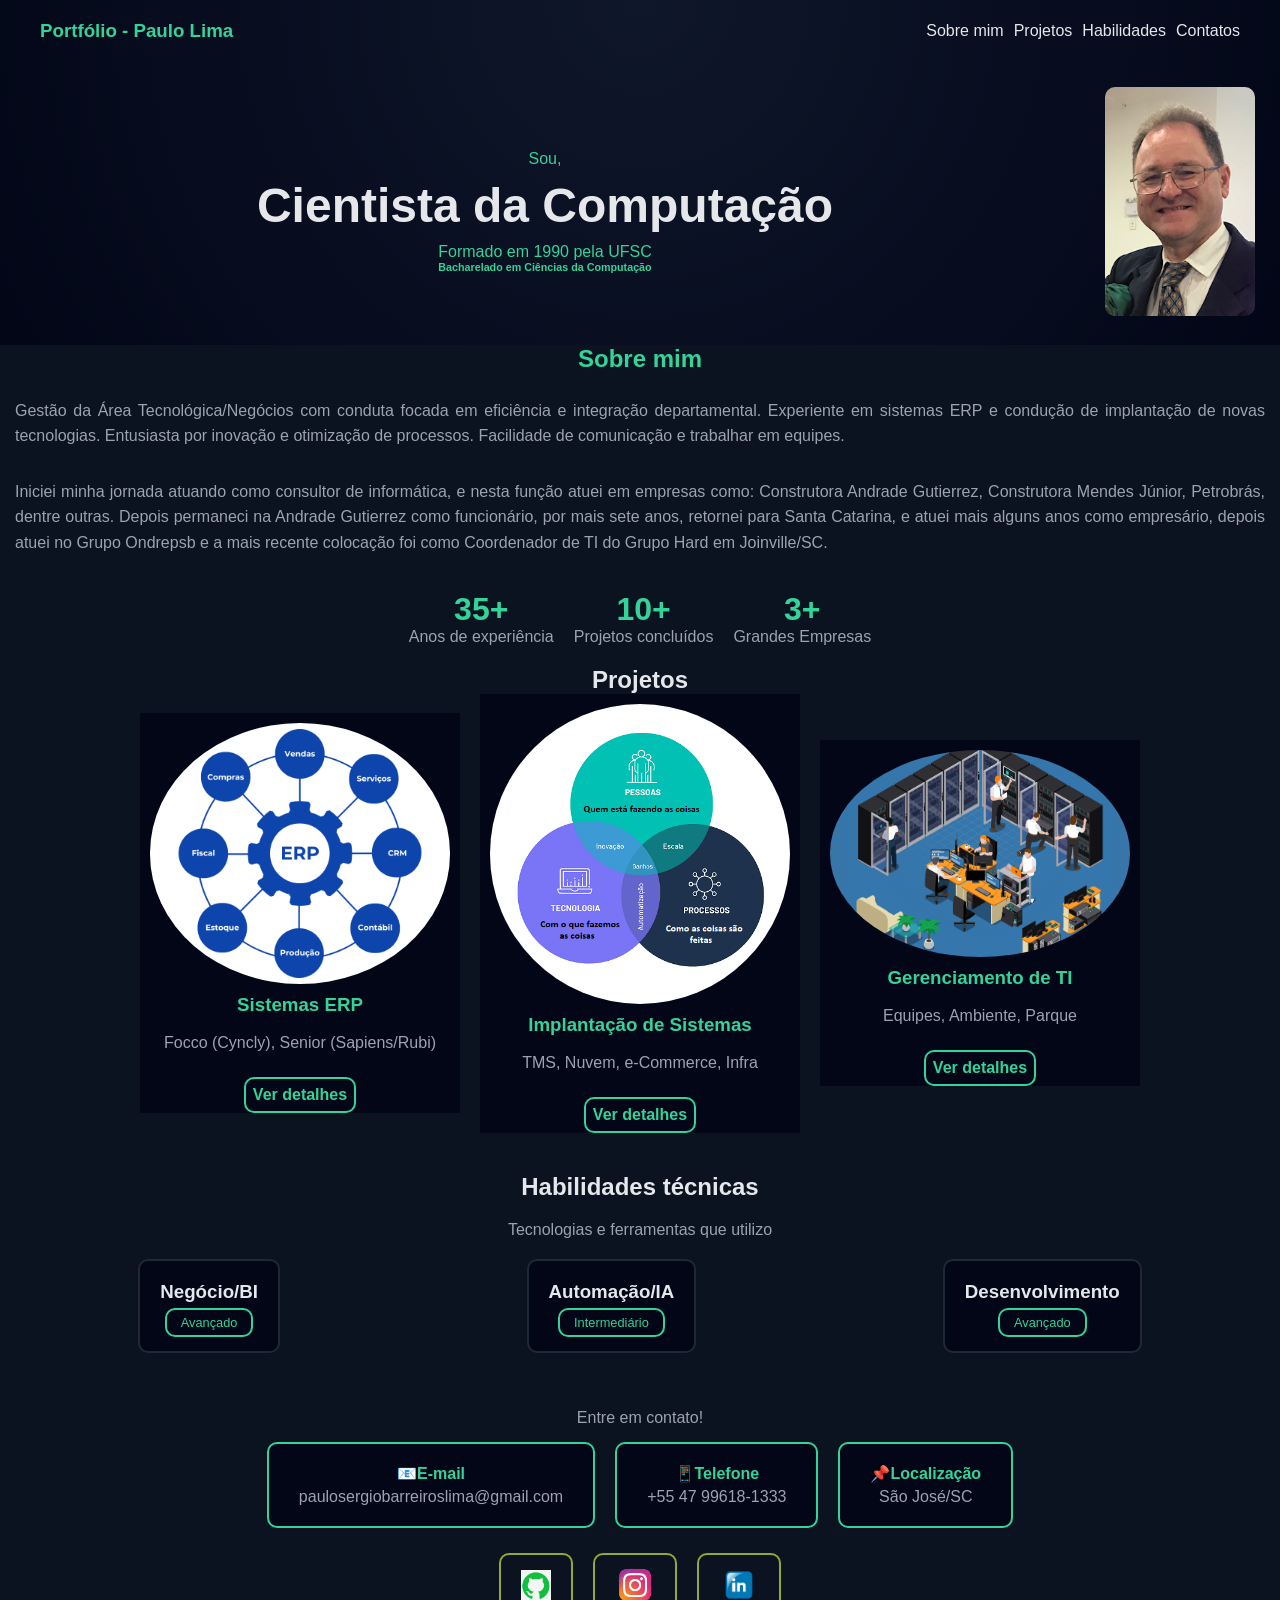
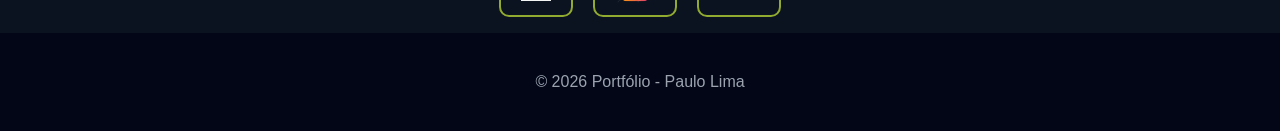
==== index.html @ 439d5542 "Commit01 Projeto SCTec" ====
<!DOCTYPE html>
<html lang="pt-br">
<head>
    <meta charset="UTF-8">
    <meta name="viewport" content="width=device-width, initial-scale=1.0">
    <meta http-equiv="X-UA-Compatible" content="ie=edge" />
    <link rel="stylesheet" href="styles.css">
    <title>Paulo Lima</title>
</head>
<body>
    <header class="prim">
        <nav class="navbar"> <!-- Seção de navegação do site -->
            <h3 class="logo">Portfólio - Paulo Lima</h3>
            <button id="hamburguer" aria-label="Abrir menu">&#9776;</button>
            <ul id="menu">
                <li><a href="#sobre">Sobre mim</a></li>
                <li><a href="#projetos">Projetos</a></li>
                <li><a href="#habilidades">Habilidades</a></li>
                <li><a href="#contatos">Contatos</a></li>
                <!-- <li>vazio</li> -->
            </ul>
        </nav>
        <div class="comfoto">
            <div class="prim-container">
                <p class="intro">Sou, </p>
                <h2>Cientista da Computação</h2>
                <p class="descricao">Formado em 1990 pela UFSC</p>
                <h6 class="descricao">Bacharelado em Ciências da Computação</h6>
            </div>
            <div class="eu">
                <img src="PL-CV.jpg" alt="Fotografia de Paulo Lima">
            </div>
        </div>
    </header>
    <section id="sobre">
        <h2>Sobre mim</h2>
        <div class="sobre-conteudo">
            <div class="sobre-texto">
                <p>
                    Gestão da Área Tecnológica/Negócios com conduta focada em eficiência e integração departamental.
                    Experiente em sistemas ERP e condução de implantação de novas tecnologias. Entusiasta por inovação
                    e otimização de processos. Facilidade de comunicação e trabalhar em equipes.
                </p>
                <p> 
                    Iniciei minha jornada atuando como consultor de informática, e nesta função atuei em empresas como:
                    Construtora Andrade Gutierrez, Construtora Mendes Júnior, Petrobrás, dentre outras. Depois permaneci na 
                    Andrade Gutierrez como funcionário, por mais sete anos, retornei para Santa Catarina, e atuei mais 
                    alguns anos como empresário, depois atuei no Grupo Ondrepsb e a mais recente colocação foi como
                    Coordenador de TI do Grupo Hard em Joinville/SC.
                </p>    
            </div>      
            <div class="sobre-dados">
                <div>
                    <strong>35+</strong>
                    <span>Anos de experiência</span>
                </div>
                <div>
                    <strong>10+</strong>
                    <span>Projetos concluídos</span> <!-- span para textos curtos -->
                </div>
                <div>
                    <strong>3+</strong>
                    <span>Grandes Empresas</span>
                </div>
            </div>
        </div>
    </section>
    <section id="projetos">
        <h2>Projetos</h2>
        <div class="projetos-container">
            <div class="projetos-card">
                <img src="ERP01.png" alt="Esquema do ERP">
                <h3>Sistemas ERP</h3>
                <p>Focco (Cyncly), Senior (Sapiens/Rubi)</p>
                <a href="ERP.html" target="_blank">Ver detalhes</a>
            </div>
            <div class="projetos-card">
                <img src="Implantacao06.png" alt="Implantação de Sistemas">
                <h3>Implantação de Sistemas</h3>
                <p>TMS, Nuvem, e-Commerce, Infra</p>
                <a href="IMPLANT.html" target="_blank">Ver detalhes</a>
            </div>
            <div class="projetos-card">
                <img src="TI01.png" alt="Gerenciamento de TI">
                <h3>Gerenciamento de TI</h3>
                <p>Equipes, Ambiente, Parque</p>
                <a href="TI.html" target="_blank">Ver detalhes</a>
            </div>
        </div>
    </section>
    <section id="habilidades">
        <h2>Habilidades técnicas</h2>
        <p>
            Tecnologias e ferramentas que utilizo
        </p>
        <div class="habilidades-lista">
            <div class="habilidades-card">
                    <h3>Negócio/BI</h3>
                    <span>Avançado</span>
            </div>
            <div class="habilidades-card">
                    <h3>Automação/IA</h3>
                    <span>Intermediário</span>                
            </div>
            <div class="habilidades-card">
                    <h3>Desenvolvimento</h3>
                    <span>Avançado</span>                
            </div>
        </div>
    <section id="contatos">
        <p>
            Entre em contato!
        </p>
        <div class="contatos-lista">
            <div class="contatos-item">
                <strong>📧E-mail</strong>
                <span><a href="mailto:paulosergiobarreiroslima@gmail.com">paulosergiobarreiroslima@gmail.com</a></span>
            </div>
            <div class="contatos-item">
                <strong>📱Telefone</strong>
                <span><a href="tel:+5547996181333">+55 47 99618-1333</a></span>
            </div>            
            <div class="contatos-item">
                <strong>📌Localização</strong>
                <span>São José/SC</span>
            </div>            
        </div>
        <div class="redes-sociais">
            <a href="https://github.com/PauloSBLima" target="_blank"><img src="GH02.png" title="GitHub" width="30"></a>
            <a href="https://www.instagram.com/plima.herbie53?igsh=amk2d2gzb2Jxbmdk&utm_source=qr" target="_blank"><img src="Insta01.png" title="Instagram" width="40"></a>
            <a href="https://www.linkedin.com/in/paulosergiobarreiroslima" target="_blank"><img src="LinkedIn01.png" title="LinkedIn" width="40"></a>
        </div>
    </section>
    <footer class="footer">
        <p>
            © 2026 Portfólio - Paulo Lima
        </p>
    </footer>
    <script>
        let button = document.getElementById("hamburguer");
        const menu = document.getElementById("menu");
        button.addEventListener("click", function() {
            menu.classList.toggle("ativa");
        })
    </script>
</body>
<!-- Documentações on-line: -->
<!-- w3schools.com -->
<!-- mdn web docs: developer.mozilla.org -->
<!-- Cores:  -->
</html>
---- styles.css ----
/* "Reset" das configurações: */
* {
    margin: 0;
    padding: 0;
    box-sizing: border-box;
}

/* Ref. Cores: https://coolors.co/palettes/trending */
body {
    font-family: Arial, Helvetica, sans-serif;
    background: #0b1220;
    color: #e5e7eb;
}

a {
    text-decoration: none;
    color: inherit; /* pega a cor herdada */
}

li {
    list-style: none;
}

.logo {
    color: #34d399;
}

.navbar {
    display: flex;
    justify-content: space-between;
    align-items: center;
    padding: 20px 40px; /* cima-baixo esq-dir */
    position: relative;
}

#menu {
    display: flex;
    gap: 10px;
}

.prim {
    /* height: 80vh; viewport height */ 
    height: auto;
    background: radial-gradient(circle at top, #0f172a, #020617);
}

.prim-container {
    width: 100%;
    text-align: center;
    height: auto;
    margin-top: 1em; /* medida dinâmica */
}

.comfoto {
    display: flex;
    justify-content: space-between;
    align-items: center;
    padding: 5px;
    /* background-color: red; */
}

.eu img {
    max-width: 150px;
    height: auto;
    border-radius: 10px;
    margin: 20px;
}

.intro {
    color: #34d399;
    margin-bottom: 10px;
}

.prim-container h2 {
    font-size: 3em;
    margin-bottom: 10px;
}

.descricao {
    color: #34d399;

}

/* SOBRE */

#sobre {
    /* height: 100vh; */
    height: auto;
    /* padding: 1em; */
    margin-bottom: 20px;
}

#sobre h2 {
    color: #34d399;
    text-align: center;
    margin: auto;
}

.sobre-conteudo {
    display: flex;
    flex-direction: column;
    gap: 20px;
    align-items: center;
    margin-top: 10px;
}

.sobre-conteudo .sobre-texto {
    flex: 1;
}

.sobre-conteudo .sobre-formacao {
    flex: 1;
}

.sobre-texto p {
    color: #9ca3af;
    /* margin-bottom: 5px; */
    line-height: 1.6;
    padding: 15px;
    text-align: justify;
}

.sobre-dados {
    display: flex;
    gap: 20px;
    flex-wrap: wrap;
    justify-content: center;
    align-items: center;
}

.sobre-dados div {
    text-align: center;
}

.sobre-dados strong {
    display: block;
    font-size: 2em;
    color: #34d399;
}

.sobre-dados span {
    font-size: 1em;
    color: #9ca3af;
}

/* PROJETOS */

#projetos {
    /* min-height: 100vh; */
    text-align: center;
    margin: 20px;
}

.projetos-container {   /* pega todo mundo que está dentro */
    display: flex;
    /* flex: 1 1 250px; */
    /* flex: auto; */
    flex-wrap: wrap;
    gap: 20px;
    /*flex: 1 1 250px; */
    justify-content: center;
    align-items: center;
}

.projetos-card {
    /* min-height: 350px; */
    background: #020617;
/*    padding: 20px;
    border-radius: 10px; */
    display: flex;
    flex-direction: column;
    justify-content: center;
    align-items: center;
}

.projetos-card img {
    width: 300px;
    height: auto;
    border-radius: 50%;
    margin: 10px;
    align-items: center;
    justify-content: center;    
}

.projetos-card a {
    color: #34d399;
    font-weight: bold;
    border: 2px solid #34d399;
    padding: 7px;
    border-radius: 10px;
    /* margin-top: 10px; */
    margin-top: auto;
}

#projetos h3 {
    color: #34d399;
    margin-bottom: 1em;
}

.projetos-card p {
    /* min-height: 60px; */
    color: #9ca3af;
    margin-bottom: 25px;
}

/* HABILIDADES */

#habilidades {
    min-height: 50vh;
    text-align: center;
}

#habilidades h2 {
    margin-top: 40px;
}

#habilidades p {
    color: #9ca3af;
    margin: 20px;
}

.habilidades-lista {
    display: flex;
    flex-wrap: wrap;
    justify-content: space-around;
    gap: 10px;
    margin: 20px;
}

.habilidades-card {
    background-color: #020617;
    border: 2px solid #1f2933;  /* fica preto antes de passar o mouse sobre */
    border-radius: 10px;
    padding: 20px 20px;
}

.habilidades-card:hover {
    border: 2px solid #34d399;   
}

.habilidades-card span {
    padding: 5px 14px;
    border-radius: 10px;
    background: #020617;
    border: 2px solid #34d399;
    color: #34d399;
    font-size: 0.8em;
}

.habilidades-card h3 {
    margin-bottom: 10px;
}

/* CONTATOS */

#contatos {
    /* min-height: 100vh; */
    height: auto;
    text-align: center;
    padding: 1em;
}

#contatos h2 {
    color: #34d399;
    margin-bottom: 20px;
}

#contatos p {
    color: #9ca3af;
    margin-bottom: 15px;
}

.contatos-lista {
    display: flex;
    flex-wrap: wrap;
    align-items: center;
    justify-content: center;
    gap: 20px;
    margin-bottom: 25px;
}

.contatos-item {
    background: #020617;
    padding: 20px 30px;
    border-radius: 10px;
    border: 2px solid #34d399;
}

.contatos-item strong {
    color: #34d399;
    display: block;
    margin-bottom: 5px;
}

.contatos-item span {
    color: #9ca3af;
    font-size: 1em;
}

.redes-sociais {
    display: flex;
    justify-content: center;
    flex-direction: row;
    gap: 20px;
}

@media (max-width: 768px) {
    .redes-sociais {
        flex-direction: column;
        align-items: center;
    }
}

.redes-sociais a {
    border: 2px solid #b6d334c9;
    border-radius: 10px;
    color: #34d399;
    padding: 10px 20px;
    display: flex;
    flex-direction: column;     /* imagem em cima, texto embaixo */
    justify-content: center;    /* centraliza vertical */
    align-items: center;        /* centraliza horizontal */
    text-align: center;
}

.redes-sociais a:hover {
    color: #020617;
    background: #10b981;
}

.footer {
    text-align: center;
    padding: 20px;
    background: #020617;
    color: #9ca3af;
}

#hamburguer {
    display: none;
    font-size: 20px;
    background: none;
    border: none;
    cursor: pointer;
    color: #fff;
}

@media (max-width: 768px) {
    #hamburguer {
        display: block;

    }

    #menu {
        position: absolute;
        top: 70px;
        right: 40px;
        gap: 15px;
        background: #111;
        flex-direction: column;
        display: none;

    }

    #menu.ativa {
        display: flex;

    }
}
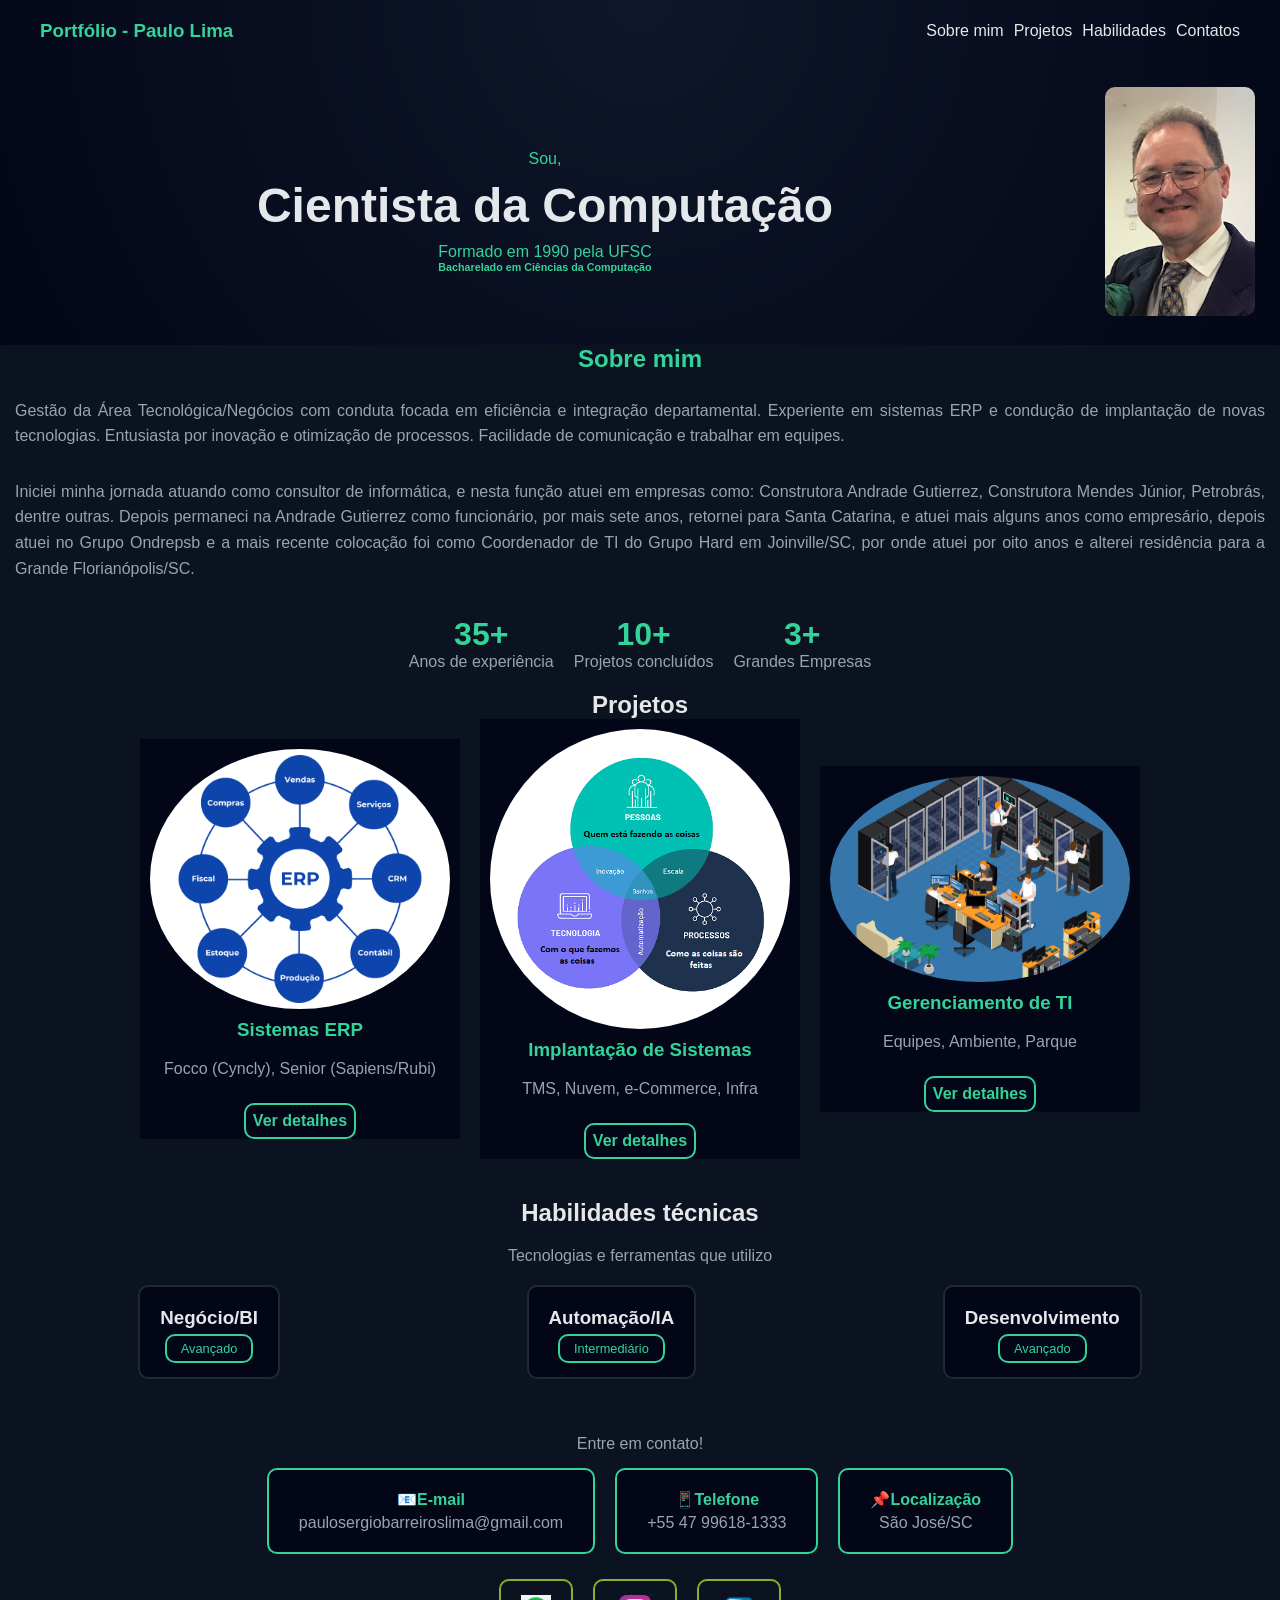
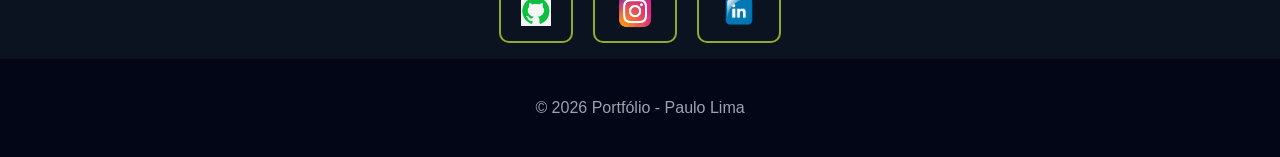
==== commit 8d7519c2: "Commit02 Ajustes simples" ====
--- a/index.html
+++ b/index.html
@@ -46,7 +46,8 @@
                     Construtora Andrade Gutierrez, Construtora Mendes Júnior, Petrobrás, dentre outras. Depois permaneci na 
                     Andrade Gutierrez como funcionário, por mais sete anos, retornei para Santa Catarina, e atuei mais 
                     alguns anos como empresário, depois atuei no Grupo Ondrepsb e a mais recente colocação foi como
-                    Coordenador de TI do Grupo Hard em Joinville/SC.
+                    Coordenador de TI do Grupo Hard em Joinville/SC, por onde atuei por oito anos e alterei residência para a
+                    Grande Florianópolis/SC.
                 </p>    
             </div>      
             <div class="sobre-dados">
